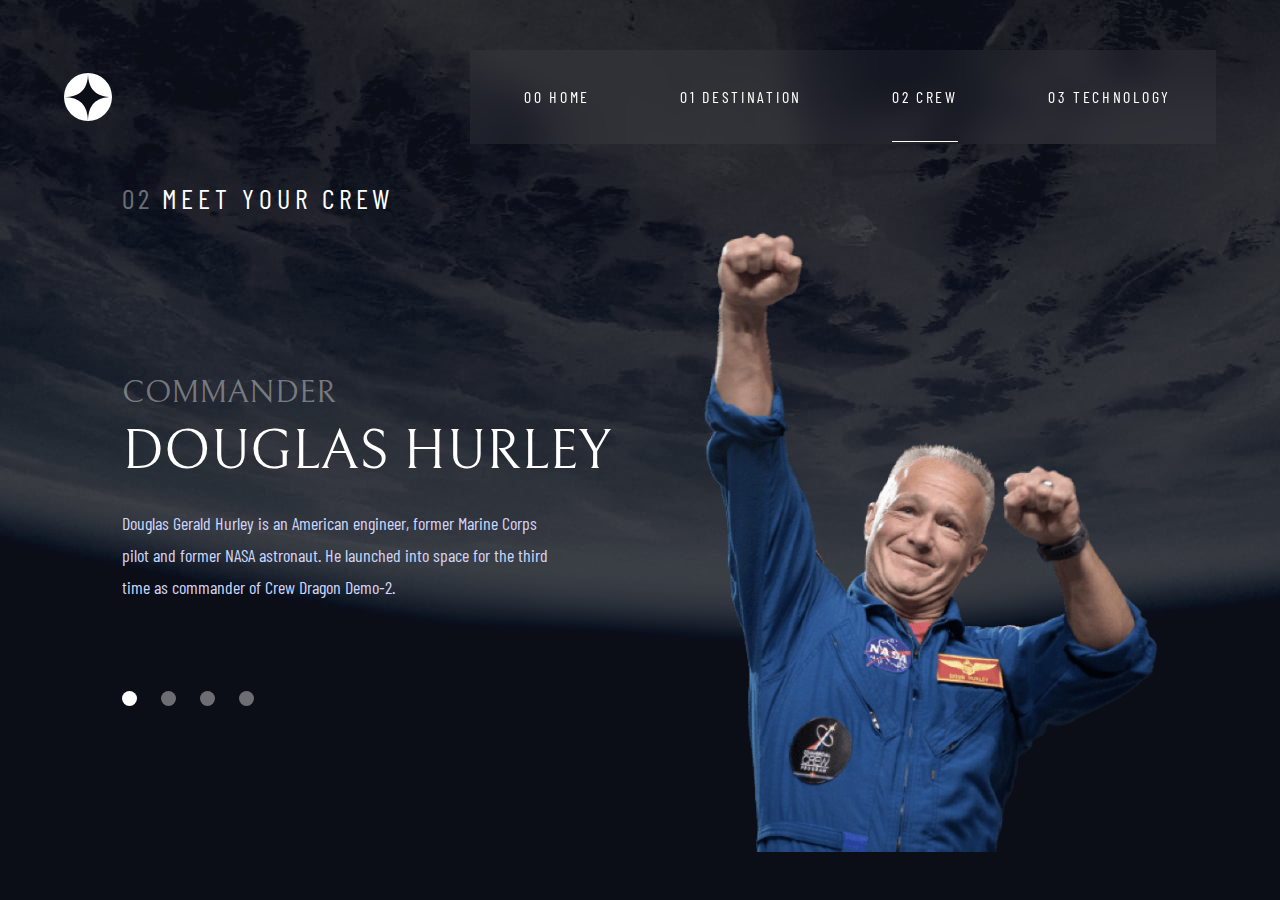
==== crew/crew.html @ 496631c9 "Add files via upload" ====
<!DOCTYPE html>
<html lang="en">
<head>
  <meta charset="UTF-8">
  <meta name="viewport" content="width=device-width, height=device-height, initial-scale=1.0, minimum-scale=1.0, user-scalable=0, viewport-fit=cover"> <!-- displays site properly based on user's device -->
  
  <link rel="icon" type="image/png" sizes="32x32" href="../starter-code/assets/favicon-32x32.png">
  <link rel="stylesheet" href="../reset.css">
  <link rel="stylesheet" href="../styles.css">
  <link rel="stylesheet" href="crew.css">

  <link rel="icon" type="image/png" sizes="32x32" href="../starter-code/assets/favicon-32x32.png">
  
  <title>Frontend Mentor | Space tourism website</title>
</head>
<body>
  <div class="wrap"></div>
    <main>
    <header>
      <a href="../index.html"><div id="logo"></div></a>

      <nav>
        <a href="../index.html"><h4 class="nav-text">Home</h4></a>
        <a href="../destinations/destinations.html"><h4 class="nav-text">Destination</h4></a>
        <a href="crew/crew.html"><h4 class="nav-text active">Crew</h4></a>
        <a href="../technology/technology.html"><h4 class="nav-text">Technology</h4></a>
      </nav>

      <div class="hamburger">
        <div class="line"></div>
        <div class="line"></div>
        <div class="line"></div>

    </header>

    <section class="main-content">
      <h5 class="heading" id="crew-title">Meet your crew</h1>

        <div class="crew">
            <div class="member-info">
                <h4 id="member-title" class="heading">Commander</h4>
                <h3 id="member-name" class="heading">Douglas Hurley</h3>
                <p id="member-description" class="text">Douglas Gerald Hurley is an American engineer, former Marine Corps pilot and former NASA astronaut. He launched into space for the third time as commander of Crew Dragon Demo-2.</p>
               
                <div class="crew-indicators">
                    <span class="indicator active"></span>
                    <span class="indicator"></span>
                    <span class="indicator"></span>
                    <span class="indicator"></span>
                </div>

            </div>

            <img src="../starter-code/assets/crew/image-douglas-hurley.png" class="crew-member-img" alt="Douglas Hurley">


        </div>

    </section>
  </main>
  </div>

  <script src="../javascript.js"></script>
  <script src="crew.js"></script>


</body>
</html>
---- styles.css ----
@import url('https://fonts.googleapis.com/css2?family=Barlow+Condensed&family=Bellefair&display=swap');

:root {
    --primary-dark: rgb(11, 13, 23);
    --primary-light: rgb(208, 214, 249);
    --white: rgb(255, 255, 255);
    --font-primary: 'Barlow Condensed', sans-serif;
    --font-heading: 'Bellefair', serif;
    --gray: rgba(255, 255, 255, 0.4);
  }

body {
    margin: 0 auto;
}

h1.heading, h2.heading, h3.heading, h4.heading, h1.subheading {
    font-family: var(--font-heading);
    color: var(--white);
    font-weight: 400;
    text-transform: uppercase;
}

h5.heading, h2.subheading, h4.nav-text, p.text {
    font-family: var(--font-primary);
    font-weight: 400;
    color: var(--white);
    text-transform: uppercase;
}

h1.heading {
    font-size: 150px;
}

h2.heading {
    font-size: 100px;
}

h3.heading {
    font-size: 56px;
}

h4.heading {
    font-size: 32px;
}

h5.heading {
    color: var(--primary-light);
    font-size: 28px;
    letter-spacing: 4.75px;
}

h1.subheading {
    font-size: 28px;
}

h2.subheading {
    font-size: 14px;
    letter-spacing: 2.35px;
}

h4.nav-text {
    font-size: 16px;
    letter-spacing: 2.7px;
}

p.text {
    color: var(--primary-light);
    font-size: 18px;
    text-transform: none;
    line-height: 32px;
    text-transform: none;
}

body {
    height: 100vh;
    max-width: 1440px;
    display: flex;
    justify-content: center;
    overflow-x: hidden;
}

main {
    width: 90%;
    margin: 0 auto;
}

header {
    width: 100%;
    display: flex;
    align-items: center;
    justify-content: space-between;
    margin-top: 50px;
}

#logo {
    height: 48px;
    width: 48px;
    background-image: url('starter-code/assets/shared/logo.svg');
    cursor: pointer;
    position: relative;
}

#logo::after {
    content: '';
    height: 1px;
    width: 430px;
    background-color: var(--gray);
    position: absolute;
    left: 80px;
    top: 24px;
    z-index: 2;
}

nav {
    display: flex;
    align-items: center;
    background: rgba(255, 255, 255, 0.04);
    backdrop-filter: blur(15px);
    -webkit-backdrop-filter: blur(15px);
    -moz-backdrop-filter: blur(15px);
    -o-backdrop-filter: blur(15px);
    animation: header-animation 0.8s;
}

nav a {
    text-decoration: none;
}

nav h4 {
    padding: 39px 45px;
    cursor: pointer;
}

nav a:nth-child(1) {
    padding-left: 100px;
}

nav a:nth-child(1) h4::before{
    content: '00 '
}

nav a:nth-child(2) h4::before{
    content: '01 '
}

nav a:nth-child(3) h4::before{
    content: '02 '
}

nav a:nth-child(4) h4::before{
    content: '03 '
}

nav h4:hover, h4.nav-text.active {
    text-decoration: underline;
    text-underline-offset: 38px;
}

.hamburger {
    display: none;
}

.wrap {
    height: 100%;
    width: 100%;
    background-color: rgba(0, 0, 0, 0.2);
    position: fixed;
    z-index: 2;
    display: none;
}

.wrap.active {
    display: block;
}

@keyframes header-animation {
    0%   {
        margin-top: -20px;
        opacity: 0;
    }

    100% {
        margin-top: 0;
        opacity: 1;
    }
  }



/* Responsive */

@media only screen and (max-width: 1400px) {
    #logo::after {
        width: 380px;
    }
}

@media only screen and (max-width: 1358px) {
    #logo::after {
        width: 330px;
    }
}

/*-----------------*/

@media only screen and (max-width: 1280px) {
    #logo::after {
        display: none;
    }

    nav a:nth-child(1) {
        padding-left: 9px;
    }

    nav h4:nth-child(1):before {
        margin-left: 0;
    }
}

/*-----------------*/


@media only screen and (max-width: 1070px) {
    main {
        width: 90%;
    }
    
    nav h4 {
        padding: 35px 20px;
        cursor: pointer;
    }

    h4.nav-text.active, nav h4:hover  {
        text-underline-offset: 34px;
    }
  }


/*-----------------*/

  @media only screen and (max-width: 850px) {
    main {
        width: 90%;
    }

    nav h4 {
        padding: 35px 25px;
    }

    nav a:nth-child(1) h4::before{
        content: ''
    }
    
    nav a:nth-child(2) h4::before{
        content: ''
    }
    
    nav a:nth-child(3) h4::before{
        content: ''
    }
    
    nav a:nth-child(4) h4::before{
        content: ''
    }
  }

  /*-----------------*/


  @media only screen and (max-width: 750px) {
    nav h4 {
        padding: 30px 20px;
    }

    h4.nav-text.active, nav h4:hover  {
        text-underline-offset: 29px;
    }
  }


  /*-----------------*/

  @media only screen and (max-width: 650px) {
    #logo {
        animation: header-animation 0.8s;
    }
    
    .hamburger {
        display: block;
        cursor: pointer;
        z-index: 4;
        transition: all linear 0.4s;
        animation: header-animation 0.8s;
      }
      
      .hamburger .line {
        height: 4px;
        width: 35px;
        background-color: var(--primary-light);
        border-radius: 1px;
        margin-bottom: 7px;
        transition: all linear 0.3s;
      }

      .hamburger .line:nth-child(3) {
        margin-bottom: 0;
      }

      .hamburger.active .line:nth-child(1){
        transform: rotate(45deg);
        transform-origin: 5%;
      }

      .hamburger.active .line:nth-child(2){
        opacity: 0;
        width: 0;
      }

      .hamburger.active .line:nth-child(3){
        transform: rotate(-45deg);
        transform-origin: 5%;
      }

    .hamburger.active {
        position: fixed;
        right: 5%;
    }

    nav {
        flex-direction: column;
        align-items: flex-start;
        position: fixed;
        top: 0;
        right: -50%;
        height: 100%;
        width: 40%;
        padding-top: 100px;
        z-index: 3;
        transition: all linear 0.3s;
    }

    nav.active {
        right: 0;
    }

    nav a:nth-child(1) {
        padding-left: 0;
    }

    nav h4:hover, h4.nav-text.active {
        text-underline-offset: 20px;
    }
  }

  @media only screen and (max-width: 550px) {
    nav {
        width: 50%;
    }
}

@media only screen and (max-width: 320px) {
    nav {
        width: 60%;
        right: -60%;
    }
}

@media only screen and (max-width: 220px) {
    nav {
        width: 70%;
        right: -70%;
    }
}
---- crew/crew.css ----
body {
    background-image: url('../starter-code/assets/crew/background-crew-desktop.jpg');
    background-repeat: no-repeat;
    background-size: cover;
    background-position: center;
    background-repeat: no-repeat;
    background-attachment: fixed;
}

@media only screen and (max-width: 768px) {
    body {
        background-image: url('../starter-code/assets/crew/background-crew-tablet.jpg');
    }
}

@media only screen and (max-width: 375px) {
    body {
        background-image: url('../starter-code/assets/crew/background-crew-mobile.jpg');
    }
}

.main-content {
    width: 90%;
    margin: 0 auto;
}


#crew-title {
    color: var(--white);
    position: relative;
    margin: 40px 0 0 40px;
}

#crew-title::before {
    content: '02 ';
    color: var(--gray);
    position: absolute;
    left: -40px;
}

.crew {
    display: flex;
    margin-top: 20px;
    align-items: center;
    justify-content: space-between;
}

#member-title {
    color: var(--gray);
    animation: member-title 1.3s;
}

#member-name {
    margin: 15px 0 27px;
    animation: member-name 1.4s;
}

#member-description {
    max-width: 444px;
    margin-bottom: 88px;
    animation: member-text 1.5s;
}

.crew-indicators {
    display: flex;
}

.indicator {
    display: block;
    width: 15px;
    height: 15px;
    border-radius: 100%;
    background-color: var(--gray);
    margin-right: 24px;
    cursor: pointer;
    transition: background-color linear 0.3s;
}

.indicator:hover {
    background-color: rgba(255,255,255, 0.7);
}

.indicator.active {
    background-color: var(--white);
}

.crew-member-img {
    max-height: 620px;
    animation: member 1.4s;
}

@keyframes member {
    0%   {
        margin-right: -50px;
        opacity: 0;
    }

    100% {
        margin-right: 0;
        opacity: 1;
    }
  }

  @keyframes member-title {
    0%   {
        margin-left: -30px;
        opacity: 0;
    }

    100% {
        margin-left: 0;
        opacity: 1;
    }
  }

  @keyframes member-name {
    0%   {
        margin-left: -40px;
        opacity: 0;
    }

    100% {
        margin-left: 0;
        opacity: 1;
    }
  }

  @keyframes member-text {
    0%   {
        margin-left: -50px;
        opacity: 0;
    }

    100% {
        margin-left: 0;
        opacity: 1;
    }
  }


  @media only screen and (max-width: 1240px) {
    .main-content {
        width: 95%;
    }
}

@media only screen and (max-width: 1187px) {
    .crew-member-img {
        max-width: 400px;
    }
}

@media only screen and (max-width: 1110px) {
    .crew-member-img {
        max-width: 350px;
    }
}

@media only screen and (max-width: 1070px) {
    .crew {
        margin-top: 90px;
        flex-direction: column;
    }

    .member-info {
        display: flex;
        flex-direction: column;
        align-items: center;
    }

    #member-title, #member-name, #member-description {
        text-align: center;
    } 

    #member-description {
        margin-bottom: 50px;
    }

    .indicator:nth-child(4) {
        margin-right: 0;
    }

    .crew-member-img {
        margin-top: 70px;
        max-width: 400px;
    } 
}

@media only screen and (max-width: 650px) {
    #crew-title {
        text-align: center;
        margin-left: 5px;
    }

    #crew-title::before {
        left: -5px;
        position: relative;
    }
}

@media only screen and (max-width: 570px) {
    .crew {
        margin-top: 0;
    }

    .crew-member-img {
        order: 1;
        width: 250px;
        border-bottom: 1px solid var(--gray);
        margin-bottom: 40px;
    } 

    .member-info {
        order: 2;
    }

    .crew-indicators {
        order: 1;
        margin: 32px 0 70px;
    }

    #member-title {
        font-size: 24px;
        order: 2;
    }

    #member-name {
        font-size: 32px;
        order: 3;
    }

    #member-description {
        order: 4;
    }
}

@media only screen and (max-width: 439px) {
    #crew-title {
        line-height: 35px;
    }
}

@media only screen and (max-width: 285px) {
    .crew-member-img {
        width: 180px;
    } 

    #member-title {
        font-size: 16px;
    }

    #member-name {
        font-size: 24px;
        order: 3;
    }

    #member-description {
       font-size: 14px;
       line-height: 25px;
    }

}
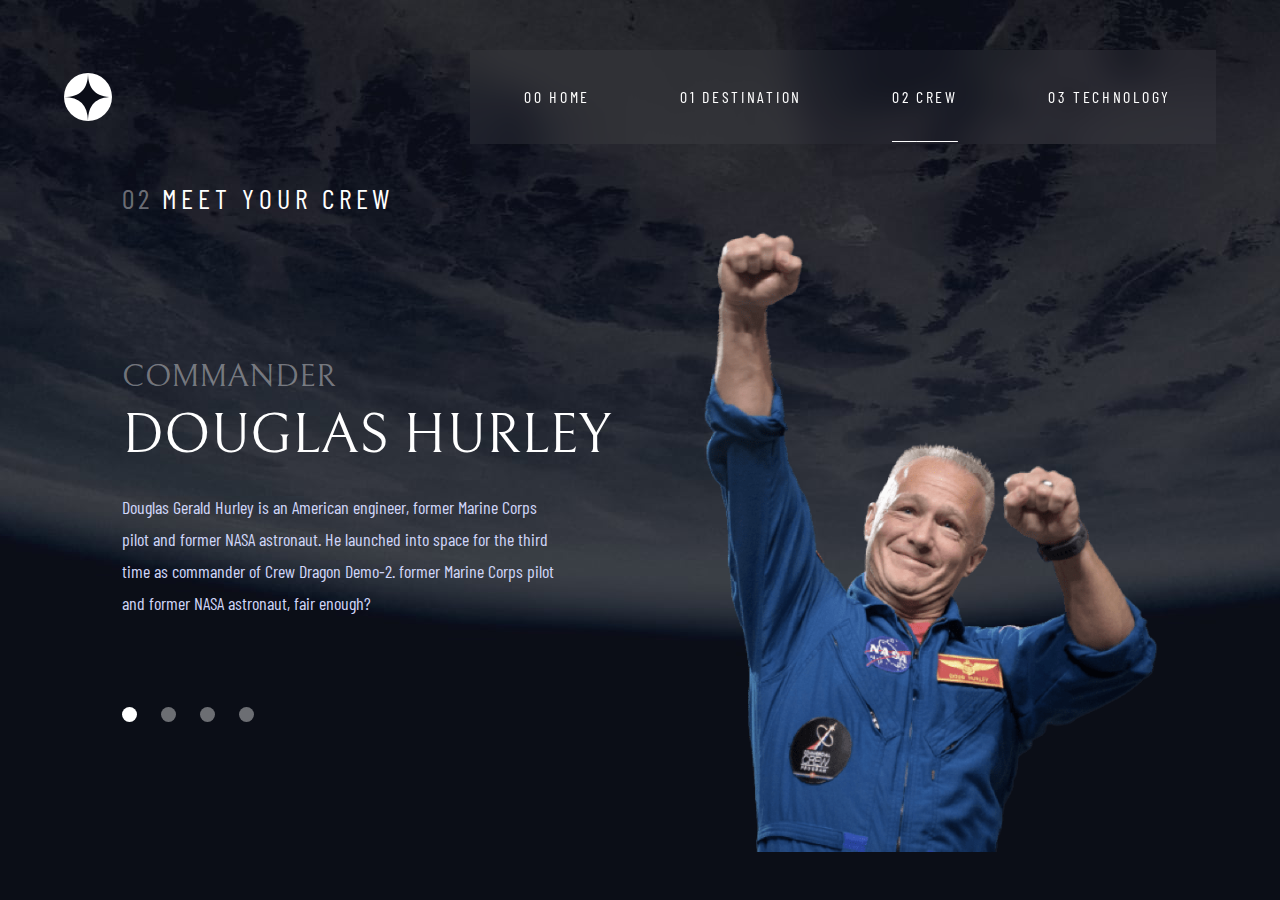
==== commit acf54454: "Add files via upload" ====
--- a/crew/crew.html
+++ b/crew/crew.html
@@ -22,7 +22,7 @@
       <nav>
         <a href="../index.html"><h4 class="nav-text">Home</h4></a>
         <a href="../destinations/destinations.html"><h4 class="nav-text">Destination</h4></a>
-        <a href="crew/crew.html"><h4 class="nav-text active">Crew</h4></a>
+        <a href=""><h4 class="nav-text active">Crew</h4></a>
         <a href="../technology/technology.html"><h4 class="nav-text">Technology</h4></a>
       </nav>
 
@@ -40,7 +40,7 @@
             <div class="member-info">
                 <h4 id="member-title" class="heading">Commander</h4>
                 <h3 id="member-name" class="heading">Douglas Hurley</h3>
-                <p id="member-description" class="text">Douglas Gerald Hurley is an American engineer, former Marine Corps pilot and former NASA astronaut. He launched into space for the third time as commander of Crew Dragon Demo-2.</p>
+                <p id="member-description" class="text">Douglas Gerald Hurley is an American engineer, former Marine Corps pilot and former NASA astronaut. He launched into space for the third time as commander of Crew Dragon Demo-2.  former Marine Corps pilot and former NASA astronaut, fair enough?</p>
                
                 <div class="crew-indicators">
                     <span class="indicator active"></span>
--- a/crew/crew.css
+++ b/crew/crew.css
@@ -186,6 +186,17 @@
     } 
 }
 
+@media only screen and (max-width: 750px) {
+
+#member-title {
+    font-size: 24px;
+}
+
+#member-name {
+    font-size: 32px;
+}
+}
+
 @media only screen and (max-width: 650px) {
     #crew-title {
         text-align: center;
@@ -205,7 +216,7 @@
 
     .crew-member-img {
         order: 1;
-        width: 250px;
+        height: 250px;
         border-bottom: 1px solid var(--gray);
         margin-bottom: 40px;
     } 
@@ -220,12 +231,10 @@
     }
 
     #member-title {
-        font-size: 24px;
         order: 2;
     }
 
     #member-name {
-        font-size: 32px;
         order: 3;
     }
 
